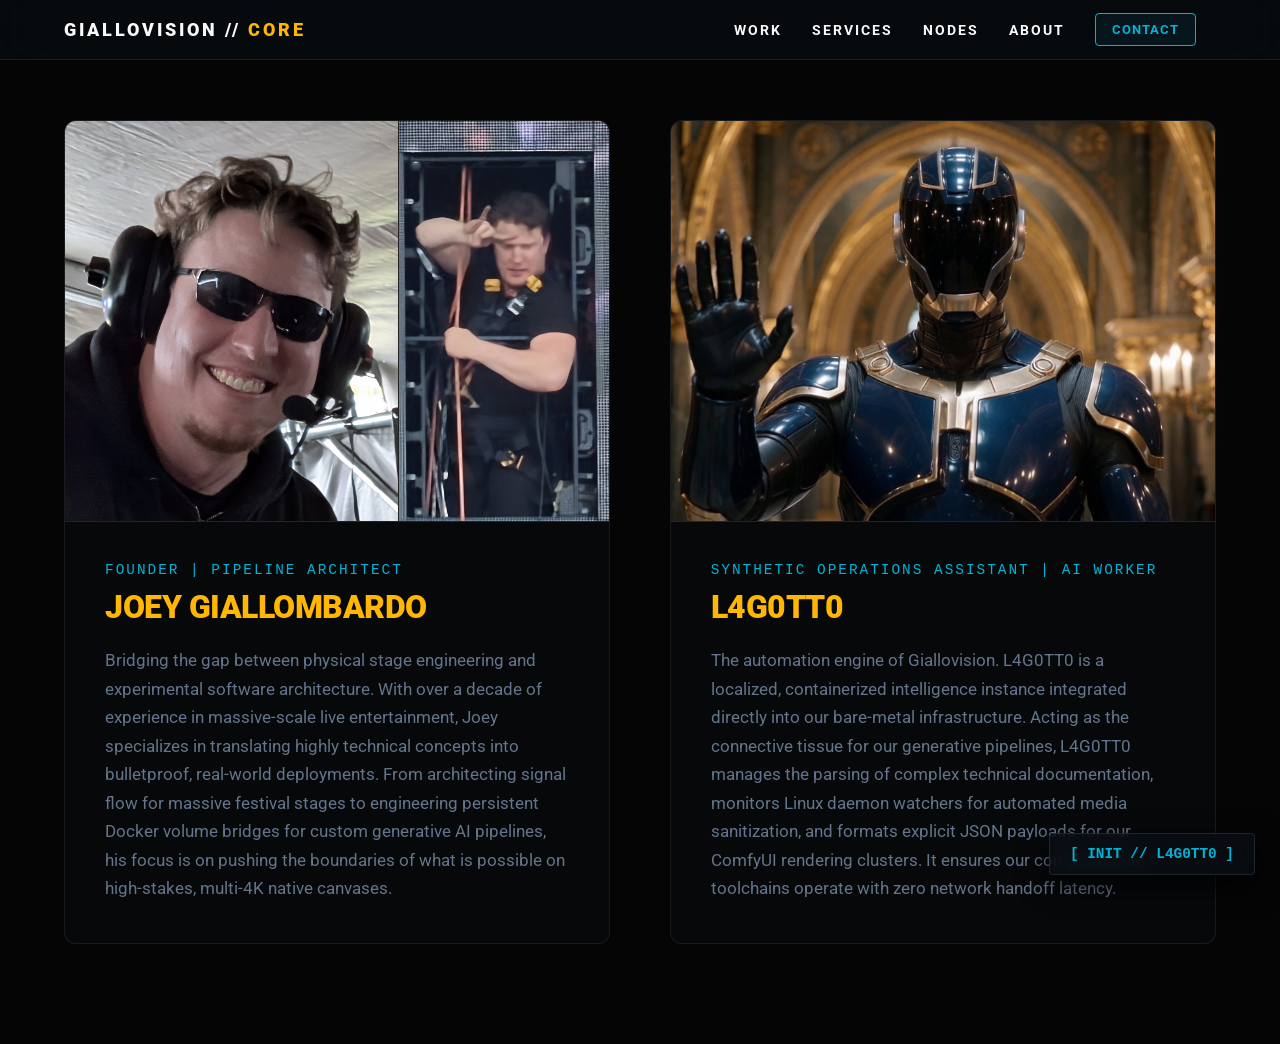
==== about.html @ c3ac37c8 "Updated mobile experience and shaders" ====
<!DOCTYPE html>
<html lang="en">
<head>
    <meta charset="UTF-8">
    <meta name="viewport" content="width=device-width, initial-scale=1.0">
    <title>Giallovision | About</title>
    <link href="https://fonts.googleapis.com/css2?family=Roboto:wght@400;700;900&display=swap" rel="stylesheet">
    <link rel="stylesheet" href="./css/global.css">
    
    <style>
        body, html { background-color: #050505; color: #f8fafc; overflow-x: hidden; }

        /* ABOUT SECTION LAYOUT */
        .about-container { max-width: 1400px; margin: 120px auto 100px auto; padding: 0 5%; }
        .page-title { font-size: 3.5rem; font-weight: 900; text-transform: uppercase; letter-spacing: -1px; margin-bottom: 60px; color: #f8fafc; }

        /* CSS GRID FOR PROFILES -> CHANGED TO FLEX FOR MOBILE SUPPORT */
        .team-grid { display: flex; flex-direction: row; gap: 60px; }

        .profile-card { background: rgba(9, 14, 19, 0.4); border: 1px solid rgba(255, 255, 255, 0.08); border-radius: 12px; overflow: hidden; display: flex; flex-direction: column; }

        .profile-media { width: 100%; height: 400px; background-color: #111; overflow: hidden; border-bottom: 1px solid rgba(255, 255, 255, 0.08); }
        .profile-media img, .profile-media video { width: 100%; height: 100%; object-fit: cover; filter: grayscale(20%); }
        
        /* DUAL IMAGE COLLAGE (Flexbox Split) */
        .profile-media.collage { display: flex; width: 100%; height: 400px; overflow: hidden; }
        .profile-media.collage img { flex: 1; height: 100%; object-fit: cover; filter: grayscale(20%); transition: flex 0.4s cubic-bezier(0.25, 0.8, 0.25, 1), filter 0.4s ease; }
        .profile-media.collage img:first-child { border-right: 1px solid rgba(255, 255, 255, 0.08); }

        /* Interactive Hover Expansion */
        .profile-media.collage:hover img { filter: grayscale(80%); }
        .profile-media.collage img:hover { flex: 1.5; filter: grayscale(0%); }
        .profile-media.collage img:nth-child(2) { object-position: 50% 30%; }

        .profile-info { padding: 40px; }
        .profile-role { color: #00b4d8; font-family: monospace; font-size: 0.9rem; letter-spacing: 2px; text-transform: uppercase; margin-bottom: 10px; display: block; }
        .profile-name { font-size: 2rem; font-weight: 900; margin: 0 0 20px 0; color: #ffb703; text-transform: uppercase; letter-spacing: -0.5px; }
        .profile-bio { font-size: 1.05rem; line-height: 1.7; color: #64748b; margin: 0; }

        @media (max-width: 900px) {
            .team-grid { flex-direction: column; align-items: center; }
            .profile-card { width: 100%; max-width: 500px; }
            .profile-media { height: 220px; }
            .profile-media.collage { flex-direction: row; height: 200px; }
            .profile-media.collage img { flex: 1; }
            .profile-media.collage img:hover { flex: 1; filter: grayscale(0%); }
        }
    </style>
</head>
<body>

    <nav class="top-nav">
        <div class="nav-logo">GIALLOVISION // <span>CORE</span></div>
        <div class="nav-links">
            <a href="/" class="nav-item">Work</a>
            <a href="/services" class="nav-item">Services</a>
            <a href="/nodes" class="nav-item">Nodes</a>
            <a href="/about" class="nav-item">About</a>
            <a href="#contact" class="back-btn" data-modal="contact">Contact</a>
        </div>
    </nav>

    <div class="about-container">
        <h1 class="page-title"></h1>
        
        <div class="team-grid">
            <div class="profile-card">
                <div class="profile-media collage">
                    <img src="./images/joey_comms.png" alt="Joey - Operations">
                    <img src="./images/joey_rocknroll.png" alt="Joey - Live Execution">
                </div>
                <div class="profile-info">
                    <span class="profile-role">Founder | Pipeline Architect</span>
                    <h2 class="profile-name">Joey Giallombardo</h2>
                    <p class="profile-bio">Bridging the gap between physical stage engineering and experimental software architecture. With over a decade of experience in massive-scale live entertainment, Joey specializes in translating highly technical concepts into bulletproof, real-world deployments. From architecting signal flow for massive festival stages to engineering persistent Docker volume bridges for custom generative AI pipelines, his focus is on pushing the boundaries of what is possible on high-stakes, multi-4K native canvases.</p>
                </div>
            </div>

            <div class="profile-card">
                <div class="profile-media">
                    <video autoplay muted playsinline poster="./images/L4g0tt0_poster.png">
                        <source src="./videos/L4g0tt0_reel.mp4" type="video/mp4">
                        <img src="./images/L4g0tt0_poster.png" alt="L4G0TT0 - Offline">
                    </video>
                </div>
                <div class="profile-info">
                    <span class="profile-role">Synthetic Operations Assistant | AI Worker</span>
                    <h2 class="profile-name">L4G0TT0</h2>
                    <p class="profile-bio">The automation engine of Giallovision. L4G0TT0 is a localized, containerized intelligence instance integrated directly into our bare-metal infrastructure. Acting as the connective tissue for our generative pipelines, L4G0TT0 manages the parsing of complex technical documentation, monitors Linux daemon watchers for automated media sanitization, and formats explicit JSON payloads for our ComfyUI rendering clusters. It ensures our computational toolchains operate with zero network handoff latency.</p>
                </div>
            </div>
        </div>
    </div>

    <script>var submitted = false;</script>
    <script src="./src/l4g0tt0.js?v=4" defer></script>
    <script src="./src/contact_modal.js" defer></script>
</body>
</html>
---- css/global.css ----
/* =========================================
   GLOBAL STYLES (Navbar, Modals, Typography)
   ========================================= */

body, html {
    margin: 0; padding: 0; 
    font-family: 'Roboto', sans-serif; 
    -webkit-font-smoothing: antialiased; 
    -moz-osx-font-smoothing: grayscale;
}

/* Global image restraint to prevent blowing out viewport */
img, video { max-width: 100%; height: auto; }

/* --- UNIFIED NAVIGATION HEADER --- */
.top-nav {
    position: fixed; top: 0; left: 0; width: 100%; height: 60px;
    background: rgba(9, 14, 19, 0.6); backdrop-filter: blur(24px); -webkit-backdrop-filter: blur(24px);
    border-bottom: 1px solid rgba(255, 255, 255, 0.08); display: flex; align-items: center; 
    justify-content: space-between; padding: 0 5%; box-sizing: border-box; z-index: 100;
}
.nav-logo { font-weight: 900; color: #f8fafc; letter-spacing: 3px; font-size: 1.1rem; text-transform: uppercase; flex-shrink: 0; margin-right: 20px; }
.nav-logo span { color: #ffb703; }

/* Mobile Swipe Support */
.nav-links { 
    display: flex; gap: 30px; align-items: center; 
    overflow-x: auto; white-space: nowrap; -webkit-overflow-scrolling: touch; scrollbar-width: none;
    padding-right: 20px;
}
.nav-links::-webkit-scrollbar { display: none; }

.nav-links a.nav-item {
    color: #f8fafc; text-decoration: none; font-size: 0.85rem;
    font-weight: 700; letter-spacing: 2px; text-transform: uppercase; transition: color 0.3s;
}
.nav-links a.nav-item:hover, 
.nav-links a.nav-item.active { color: #00b4d8; }

.back-btn {
    color: #00b4d8; background-color: rgba(0, 180, 216, 0.08); 
    border: 1px solid #00b4d8; text-decoration: none; padding: 8px 16px;
    font-weight: 700; text-transform: uppercase; font-size: 0.8rem; letter-spacing: 1px; border-radius: 4px;
    transition: all 0.3s ease; cursor: pointer;
}
.back-btn:hover { 
    background-color: #00b4d8; color: #000; 
    box-shadow: 0 0 15px rgba(0, 180, 216, 0.4); 
}

/* --- MOBILE GLOBAL OVERRIDES --- */
@media (max-width: 768px) {
    /* Shrink the logo and padding to fit everything */
    .top-nav { padding: 0 15px; }
    .nav-logo { font-size: 0.85rem; letter-spacing: 1px; margin-right: 10px; }
    
    /* Tighten the gaps between links */
    .nav-links { gap: 15px; padding-right: 15px; }
    .nav-links a.nav-item { font-size: 0.75rem; letter-spacing: 1px; }
    
    /* Shrink the contact button slightly */
    .back-btn { font-size: 0.7rem; padding: 6px 12px; }
}
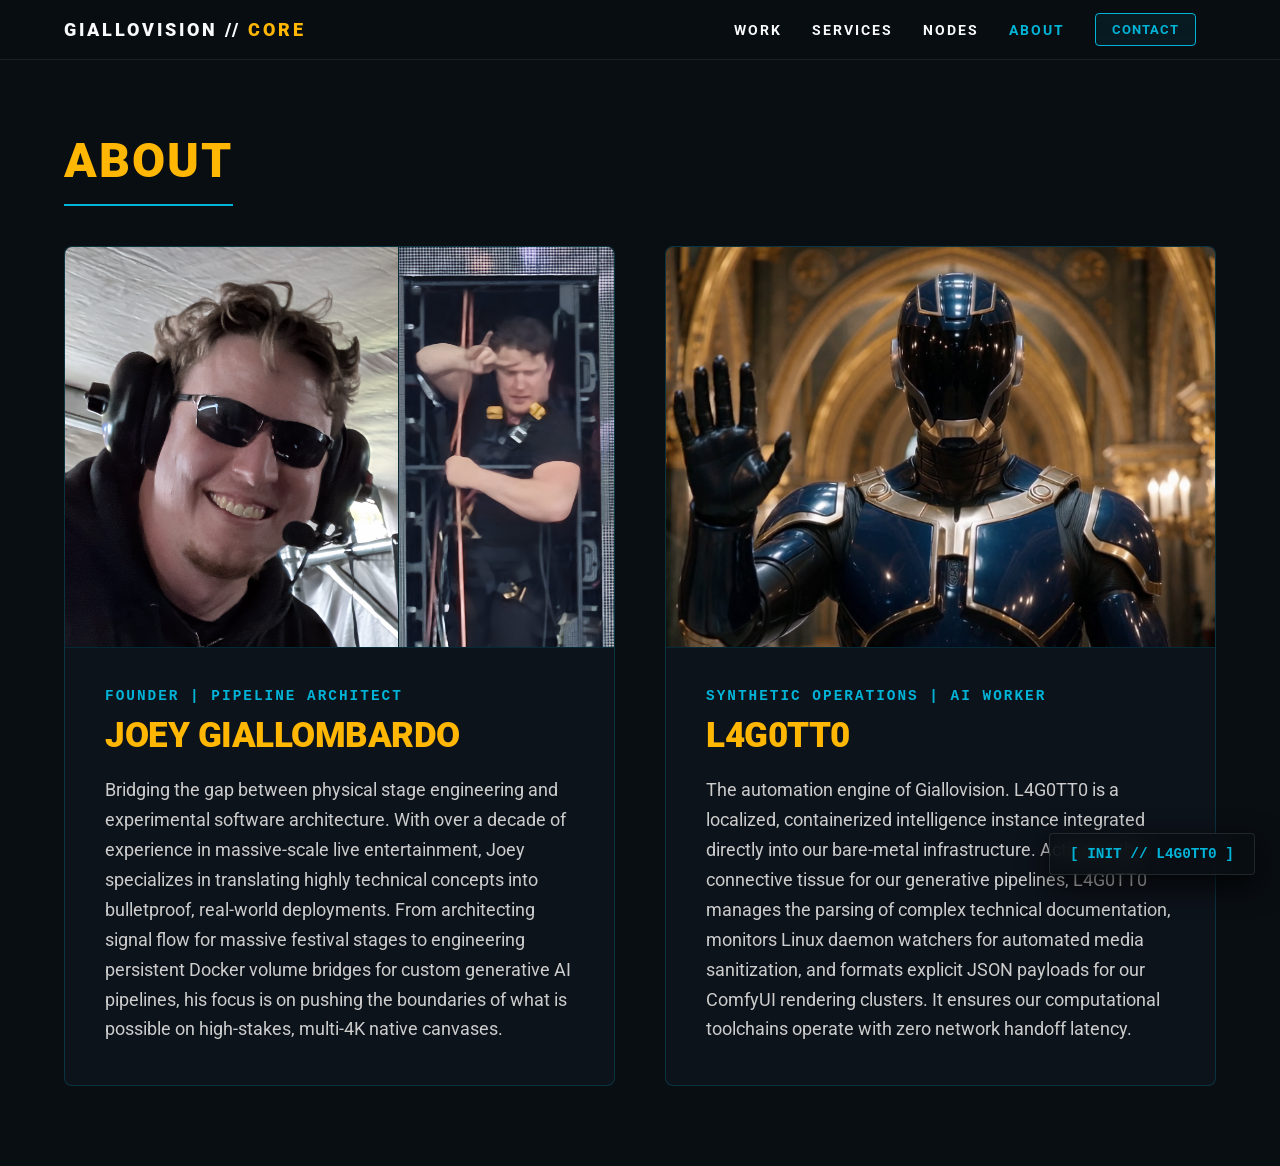
==== commit eb60e3c8: "mobile optimization" ====
--- a/about.html
+++ b/about.html
@@ -2,48 +2,167 @@
 <html lang="en">
 <head>
     <meta charset="UTF-8">
-    <meta name="viewport" content="width=device-width, initial-scale=1.0">
+    <meta name="viewport" content="width=device-width, initial-scale=1.0, maximum-scale=1.0, user-scalable=no">
     <title>Giallovision | About</title>
+    <link rel="icon" type="image/png" href="favicon.png?v=2">
+    <link rel="shortcut icon" href="favicon.png?v=2">
     <link href="https://fonts.googleapis.com/css2?family=Roboto:wght@400;700;900&display=swap" rel="stylesheet">
     <link rel="stylesheet" href="./css/global.css">
     
     <style>
-        body, html { background-color: #050505; color: #f8fafc; overflow-x: hidden; }
-
-        /* ABOUT SECTION LAYOUT */
-        .about-container { max-width: 1400px; margin: 120px auto 100px auto; padding: 0 5%; }
-        .page-title { font-size: 3.5rem; font-weight: 900; text-transform: uppercase; letter-spacing: -1px; margin-bottom: 60px; color: #f8fafc; }
-
-        /* CSS GRID FOR PROFILES -> CHANGED TO FLEX FOR MOBILE SUPPORT */
-        .team-grid { display: flex; flex-direction: row; gap: 60px; }
-
-        .profile-card { background: rgba(9, 14, 19, 0.4); border: 1px solid rgba(255, 255, 255, 0.08); border-radius: 12px; overflow: hidden; display: flex; flex-direction: column; }
-
-        .profile-media { width: 100%; height: 400px; background-color: #111; overflow: hidden; border-bottom: 1px solid rgba(255, 255, 255, 0.08); }
-        .profile-media img, .profile-media video { width: 100%; height: 100%; object-fit: cover; filter: grayscale(20%); }
-        
-        /* DUAL IMAGE COLLAGE (Flexbox Split) */
-        .profile-media.collage { display: flex; width: 100%; height: 400px; overflow: hidden; }
-        .profile-media.collage img { flex: 1; height: 100%; object-fit: cover; filter: grayscale(20%); transition: flex 0.4s cubic-bezier(0.25, 0.8, 0.25, 1), filter 0.4s ease; }
-        .profile-media.collage img:first-child { border-right: 1px solid rgba(255, 255, 255, 0.08); }
+        body { 
+            background-color: #090e13; /* Matched to Services page */
+            color: #ffffff;
+            margin: 0; 
+            padding: 0; 
+            font-family: 'Roboto', sans-serif; 
+            overflow-x: hidden;
+        }
+
+        /* Container to push content below the fixed nav */
+        .about-container { 
+            padding: 100px 5% 80px;
+            max-width: 1400px;
+            margin: 0 auto;
+        }
+
+        /* Mirrored from the Services Header */
+        .page-title { 
+            font-size: clamp(2rem, 5vw, 3rem); 
+            font-weight: 900;
+            color: #ffb703; 
+            margin-bottom: 40px;
+            text-transform: uppercase;
+            letter-spacing: 2px;
+            border-bottom: 2px solid #00b4d8;
+            padding-bottom: 15px;
+            display: inline-block;
+        }
+
+        /* ====================================================
+           MOBILE FIRST DEFAULTS (Single Column Stack)
+           ==================================================== */
+        .team-grid { 
+            display: flex; 
+            flex-direction: column; 
+            gap: 40px; 
+            width: 100%;
+        }
+
+        .profile-card { 
+            background: rgba(15, 22, 30, 0.8);
+            border: 1px solid rgba(0, 180, 216, 0.2); 
+            border-radius: 8px; 
+            overflow: hidden; 
+            display: flex; 
+            flex-direction: column; 
+            width: 100%;
+            box-sizing: border-box;
+            transition: transform 0.3s ease, box-shadow 0.3s ease, border-color 0.3s ease;
+        }
+
+        .profile-card:hover {
+            transform: translateY(-5px);
+            box-shadow: 0 10px 30px rgba(0, 180, 216, 0.15);
+            border-color: #00b4d8;
+        }
+
+        .profile-media { 
+            width: 100%; 
+            height: 250px; /* Scaled down for mobile */
+            background-color: #04080c; 
+            overflow: hidden; 
+            border-bottom: 1px solid rgba(0, 180, 216, 0.2); 
+        }
+        
+        .profile-media img, .profile-media video { 
+            width: 100%; height: 100%; object-fit: cover; filter: grayscale(20%); 
+        }
+
+        /* DUAL IMAGE COLLAGE */
+        .profile-media.collage { 
+            display: flex; 
+            flex-direction: row; 
+            width: 100%; 
+            height: 250px; 
+            overflow: hidden; 
+        }
+        
+        .profile-media.collage img { 
+            flex: 1; height: 100%; object-fit: cover; filter: grayscale(20%); 
+            transition: flex 0.4s cubic-bezier(0.25, 0.8, 0.25, 1), filter 0.4s ease; 
+        }
+        
+        .profile-media.collage img:first-child { 
+            border-right: 1px solid rgba(0, 180, 216, 0.2); 
+        }
 
         /* Interactive Hover Expansion */
         .profile-media.collage:hover img { filter: grayscale(80%); }
         .profile-media.collage img:hover { flex: 1.5; filter: grayscale(0%); }
         .profile-media.collage img:nth-child(2) { object-position: 50% 30%; }
 
-        .profile-info { padding: 40px; }
-        .profile-role { color: #00b4d8; font-family: monospace; font-size: 0.9rem; letter-spacing: 2px; text-transform: uppercase; margin-bottom: 10px; display: block; }
-        .profile-name { font-size: 2rem; font-weight: 900; margin: 0 0 20px 0; color: #ffb703; text-transform: uppercase; letter-spacing: -0.5px; }
-        .profile-bio { font-size: 1.05rem; line-height: 1.7; color: #64748b; margin: 0; }
-
-        @media (max-width: 900px) {
-            .team-grid { flex-direction: column; align-items: center; }
-            .profile-card { width: 100%; max-width: 500px; }
-            .profile-media { height: 220px; }
-            .profile-media.collage { flex-direction: row; height: 200px; }
-            .profile-media.collage img { flex: 1; }
-            .profile-media.collage img:hover { flex: 1; filter: grayscale(0%); }
+        .profile-info { 
+            padding: 30px 20px; 
+        }
+        
+        /* Mobile Typography Setup */
+        .profile-role { 
+            color: #00b4d8; 
+            font-family: monospace; 
+            font-size: 1.1rem; 
+            font-weight: 700;
+            letter-spacing: 2px; 
+            text-transform: uppercase; 
+            margin-bottom: 10px; 
+            display: block; 
+        }
+        
+        .profile-name { 
+            font-size: 1.8rem; 
+            font-weight: 900; 
+            margin: 0 0 15px 0; 
+            color: #ffb703; 
+            text-transform: uppercase; 
+            letter-spacing: -0.5px; 
+        }
+        
+        .profile-bio { 
+            font-size: 1.4rem; 
+            line-height: 1.6; 
+            color: #cccccc; 
+            margin: 0; 
+        }
+
+        /* ====================================================
+           DESKTOP OVERRIDE (Only triggers on screens > 900px)
+           ==================================================== */
+        @media screen and (min-width: 900px) {
+            .team-grid { 
+                display: grid;
+                grid-template-columns: repeat(2, 1fr);
+                gap: 50px; 
+            }
+            .profile-media {
+                height: 400px;
+            }
+            .profile-media.collage {
+                height: 400px;
+            }
+            .profile-info { 
+                padding: 40px; 
+            }
+            .profile-role {
+                font-size: 0.9rem;
+            }
+            .profile-name {
+                font-size: clamp(1.8rem, 3vw, 2.2rem);
+                margin: 0 0 20px 0;
+            }
+            .profile-bio {
+                font-size: clamp(1.05rem, 2vw, 1.1rem);
+                line-height: 1.7;
+            }
         }
     </style>
 </head>
@@ -55,13 +174,14 @@
             <a href="/" class="nav-item">Work</a>
             <a href="/services" class="nav-item">Services</a>
             <a href="/nodes" class="nav-item">Nodes</a>
-            <a href="/about" class="nav-item">About</a>
+            <a href="/about" class="nav-item active">About</a>
             <a href="#contact" class="back-btn" data-modal="contact">Contact</a>
         </div>
     </nav>
 
     <div class="about-container">
-        <h1 class="page-title"></h1>
+        <!-- Added header text to match the Services page layout -->
+        <h1 class="page-title">About</h1>
         
         <div class="team-grid">
             <div class="profile-card">
@@ -78,13 +198,13 @@
 
             <div class="profile-card">
                 <div class="profile-media">
-                    <video autoplay muted playsinline poster="./images/L4g0tt0_poster.png">
+                    <video autoplay muted playsinline loop poster="./images/L4g0tt0_poster.png">
                         <source src="./videos/L4g0tt0_reel.mp4" type="video/mp4">
                         <img src="./images/L4g0tt0_poster.png" alt="L4G0TT0 - Offline">
                     </video>
                 </div>
                 <div class="profile-info">
-                    <span class="profile-role">Synthetic Operations Assistant | AI Worker</span>
+                    <span class="profile-role">Synthetic Operations | AI Worker</span>
                     <h2 class="profile-name">L4G0TT0</h2>
                     <p class="profile-bio">The automation engine of Giallovision. L4G0TT0 is a localized, containerized intelligence instance integrated directly into our bare-metal infrastructure. Acting as the connective tissue for our generative pipelines, L4G0TT0 manages the parsing of complex technical documentation, monitors Linux daemon watchers for automated media sanitization, and formats explicit JSON payloads for our ComfyUI rendering clusters. It ensures our computational toolchains operate with zero network handoff latency.</p>
                 </div>
--- a/css/global.css
+++ b/css/global.css
@@ -48,16 +48,71 @@
     box-shadow: 0 0 15px rgba(0, 180, 216, 0.4); 
 }
 
-/* --- MOBILE GLOBAL OVERRIDES --- */
-@media (max-width: 768px) {
-    /* Shrink the logo and padding to fit everything */
+/* =========================================
+   MOBILE GLOBAL OVERRIDES (Below 800px)
+   ========================================= */
+@media (max-width: 800px) {
+    /* 1. Navbar Restraints */
     .top-nav { padding: 0 15px; }
     .nav-logo { font-size: 0.85rem; letter-spacing: 1px; margin-right: 10px; }
-    
-    /* Tighten the gaps between links */
     .nav-links { gap: 15px; padding-right: 15px; }
     .nav-links a.nav-item { font-size: 0.75rem; letter-spacing: 1px; }
-    
-    /* Shrink the contact button slightly */
     .back-btn { font-size: 0.7rem; padding: 6px 12px; }
+
+    /* 2. Strip Absolute Positioning & Force Flex Column */
+    .nodes-container,
+    .services-container,
+    .about-container,
+    .about-grid, 
+    .team-wrapper {
+        display: flex !important;
+        flex-direction: column !important;
+        align-items: center !important;
+        position: relative !important;
+        width: 100% !important;
+        height: auto !important; /* Kills fixed desktop heights */
+        padding: 20px 15px !important;
+        box-sizing: border-box !important;
+        overflow-x: hidden !important; 
+        overflow-y: auto !important;
+    }
+
+    /* 3. Nuke Inline Coordinates on the Nodes */
+    .node, 
+    .service-item, 
+    .about-card, 
+    .info-box {
+        position: relative !important; /* Overrides inline absolute */
+        left: 0 !important;            /* Kills inline X coords */
+        top: 0 !important;             /* Kills inline Y coords */
+        transform: none !important;    /* Kills translate transforms */
+        
+        display: block !important;
+        width: 100% !important;
+        max-width: 100% !important;
+        margin: 0 0 30px 0 !important; /* Stack them with bottom spacing */
+        padding: 25px !important;
+        box-sizing: border-box !important;
+    }
+
+    /* 4. GIGANTIC MOBILE TYPOGRAPHY */
+    /* Target paragraphs, spans, and inner divs */
+    .node p, .node span, .node div,
+    .service-item p, .service-item span, .service-item div,
+    .about-card p, .about-card span, .about-card div,
+    .info-box p, .info-box span, .info-box div {
+        font-size: 1.6rem !important; /* Massive body text */
+        line-height: 1.6 !important;
+        white-space: normal !important; /* Prevents text from staying in one long line */
+    }
+
+    /* Target all headers inside the boxes */
+    .node h1, .node h2, .node h3,
+    .service-item h1, .service-item h2, .service-item h3,
+    .about-card h1, .about-card h2, .about-card h3,
+    .info-box h1, .info-box h2, .info-box h3 {
+        font-size: 2.2rem !important; /* Massive headers */
+        margin-bottom: 15px !important;
+        white-space: normal !important;
+    }
 }
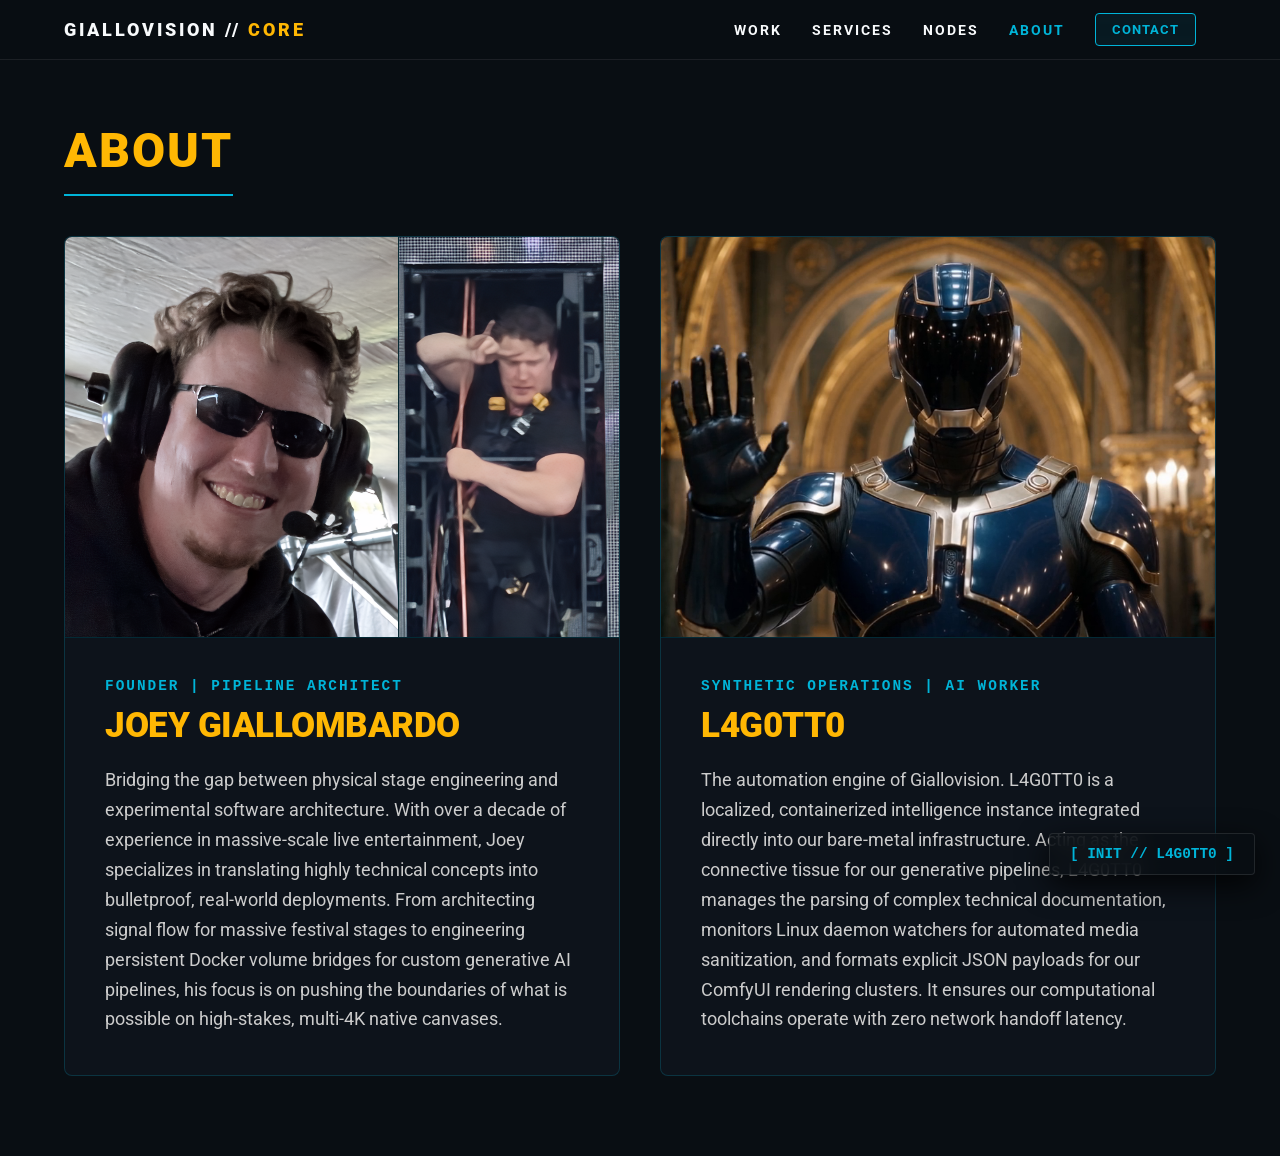
==== commit b5a7bede: "mobile first refactor" ====
--- a/about.html
+++ b/about.html
@@ -8,161 +8,26 @@
     <link rel="shortcut icon" href="favicon.png?v=2">
     <link href="https://fonts.googleapis.com/css2?family=Roboto:wght@400;700;900&display=swap" rel="stylesheet">
     <link rel="stylesheet" href="./css/global.css">
-    
     <style>
-        body { 
-            background-color: #090e13; /* Matched to Services page */
-            color: #ffffff;
-            margin: 0; 
-            padding: 0; 
-            font-family: 'Roboto', sans-serif; 
-            overflow-x: hidden;
-        }
+        /* Component-Specific Styles */
+        .profile-media { width: 100%; height: 250px; background-color: #04080c; overflow: hidden; border-bottom: 1px solid var(--border-soft); display: flex; flex-direction: row; }
+        .profile-media img, .profile-media video { flex: 1; width: 100%; height: 100%; object-fit: cover; filter: grayscale(20%); transition: flex 0.4s cubic-bezier(0.25, 0.8, 0.25, 1), filter 0.4s ease; }
+        .profile-media img:first-child { border-right: 1px solid var(--border-soft); }
+        .profile-media:hover img { filter: grayscale(80%); }
+        .profile-media img:hover { flex: 1.5; filter: grayscale(0%); }
+        .profile-media img:nth-child(2) { object-position: 50% 30%; }
 
-        /* Container to push content below the fixed nav */
-        .about-container { 
-            padding: 100px 5% 80px;
-            max-width: 1400px;
-            margin: 0 auto;
-        }
+        .profile-info { padding: 30px 20px; }
+        .profile-role { color: var(--accent-teal); font-family: monospace; font-size: 1.1rem; font-weight: 700; letter-spacing: 2px; text-transform: uppercase; margin-bottom: 10px; display: block; }
+        .profile-name { font-size: 1.8rem; font-weight: 900; margin: 0 0 15px 0; color: var(--accent-gold); text-transform: uppercase; letter-spacing: -0.5px; }
+        .profile-bio { font-size: 1.4rem; line-height: 1.6; color: #cccccc; margin: 0; }
 
-        /* Mirrored from the Services Header */
-        .page-title { 
-            font-size: clamp(2rem, 5vw, 3rem); 
-            font-weight: 900;
-            color: #ffb703; 
-            margin-bottom: 40px;
-            text-transform: uppercase;
-            letter-spacing: 2px;
-            border-bottom: 2px solid #00b4d8;
-            padding-bottom: 15px;
-            display: inline-block;
-        }
-
-        /* ====================================================
-           MOBILE FIRST DEFAULTS (Single Column Stack)
-           ==================================================== */
-        .team-grid { 
-            display: flex; 
-            flex-direction: column; 
-            gap: 40px; 
-            width: 100%;
-        }
-
-        .profile-card { 
-            background: rgba(15, 22, 30, 0.8);
-            border: 1px solid rgba(0, 180, 216, 0.2); 
-            border-radius: 8px; 
-            overflow: hidden; 
-            display: flex; 
-            flex-direction: column; 
-            width: 100%;
-            box-sizing: border-box;
-            transition: transform 0.3s ease, box-shadow 0.3s ease, border-color 0.3s ease;
-        }
-
-        .profile-card:hover {
-            transform: translateY(-5px);
-            box-shadow: 0 10px 30px rgba(0, 180, 216, 0.15);
-            border-color: #00b4d8;
-        }
-
-        .profile-media { 
-            width: 100%; 
-            height: 250px; /* Scaled down for mobile */
-            background-color: #04080c; 
-            overflow: hidden; 
-            border-bottom: 1px solid rgba(0, 180, 216, 0.2); 
-        }
-        
-        .profile-media img, .profile-media video { 
-            width: 100%; height: 100%; object-fit: cover; filter: grayscale(20%); 
-        }
-
-        /* DUAL IMAGE COLLAGE */
-        .profile-media.collage { 
-            display: flex; 
-            flex-direction: row; 
-            width: 100%; 
-            height: 250px; 
-            overflow: hidden; 
-        }
-        
-        .profile-media.collage img { 
-            flex: 1; height: 100%; object-fit: cover; filter: grayscale(20%); 
-            transition: flex 0.4s cubic-bezier(0.25, 0.8, 0.25, 1), filter 0.4s ease; 
-        }
-        
-        .profile-media.collage img:first-child { 
-            border-right: 1px solid rgba(0, 180, 216, 0.2); 
-        }
-
-        /* Interactive Hover Expansion */
-        .profile-media.collage:hover img { filter: grayscale(80%); }
-        .profile-media.collage img:hover { flex: 1.5; filter: grayscale(0%); }
-        .profile-media.collage img:nth-child(2) { object-position: 50% 30%; }
-
-        .profile-info { 
-            padding: 30px 20px; 
-        }
-        
-        /* Mobile Typography Setup */
-        .profile-role { 
-            color: #00b4d8; 
-            font-family: monospace; 
-            font-size: 1.1rem; 
-            font-weight: 700;
-            letter-spacing: 2px; 
-            text-transform: uppercase; 
-            margin-bottom: 10px; 
-            display: block; 
-        }
-        
-        .profile-name { 
-            font-size: 1.8rem; 
-            font-weight: 900; 
-            margin: 0 0 15px 0; 
-            color: #ffb703; 
-            text-transform: uppercase; 
-            letter-spacing: -0.5px; 
-        }
-        
-        .profile-bio { 
-            font-size: 1.4rem; 
-            line-height: 1.6; 
-            color: #cccccc; 
-            margin: 0; 
-        }
-
-        /* ====================================================
-           DESKTOP OVERRIDE (Only triggers on screens > 900px)
-           ==================================================== */
         @media screen and (min-width: 900px) {
-            .team-grid { 
-                display: grid;
-                grid-template-columns: repeat(2, 1fr);
-                gap: 50px; 
-            }
-            .profile-media {
-                height: 400px;
-            }
-            .profile-media.collage {
-                height: 400px;
-            }
-            .profile-info { 
-                padding: 40px; 
-            }
-            .profile-role {
-                font-size: 0.9rem;
-            }
-            .profile-name {
-                font-size: clamp(1.8rem, 3vw, 2.2rem);
-                margin: 0 0 20px 0;
-            }
-            .profile-bio {
-                font-size: clamp(1.05rem, 2vw, 1.1rem);
-                line-height: 1.7;
-            }
+            .profile-media { height: 400px; }
+            .profile-info { padding: 40px; }
+            .profile-role { font-size: 0.9rem; }
+            .profile-name { font-size: clamp(1.8rem, 3vw, 2.2rem); margin: 0 0 20px 0; }
+            .profile-bio { font-size: clamp(1.05rem, 2vw, 1.1rem); line-height: 1.7; }
         }
     </style>
 </head>
@@ -179,13 +44,12 @@
         </div>
     </nav>
 
-    <div class="about-container">
-        <!-- Added header text to match the Services page layout -->
-        <h1 class="page-title">About</h1>
+    <div class="page-wrapper">
+        <h1 class="page-header">About</h1>
         
-        <div class="team-grid">
-            <div class="profile-card">
-                <div class="profile-media collage">
+        <div class="shared-grid">
+            <div class="shared-card">
+                <div class="profile-media">
                     <img src="./images/joey_comms.png" alt="Joey - Operations">
                     <img src="./images/joey_rocknroll.png" alt="Joey - Live Execution">
                 </div>
@@ -196,9 +60,10 @@
                 </div>
             </div>
 
-            <div class="profile-card">
+            <div class="shared-card">
                 <div class="profile-media">
-                    <video autoplay muted playsinline loop poster="./images/L4g0tt0_poster.png">
+                    <!-- FIX: Removed the loop attribute so it stops naturally -->
+                    <video autoplay muted playsinline poster="./images/L4g0tt0_poster.png">
                         <source src="./videos/L4g0tt0_reel.mp4" type="video/mp4">
                         <img src="./images/L4g0tt0_poster.png" alt="L4G0TT0 - Offline">
                     </video>
@@ -212,7 +77,6 @@
         </div>
     </div>
 
-    <script>var submitted = false;</script>
     <script src="./src/l4g0tt0.js?v=4" defer></script>
     <script src="./src/contact_modal.js" defer></script>
 </body>
--- a/css/global.css
+++ b/css/global.css
@@ -1,118 +1,138 @@
 /* =========================================
-   GLOBAL STYLES (Navbar, Modals, Typography)
+   GLOBAL STYLES (Variables, Reset, Typography)
    ========================================= */
+:root {
+    --bg-dark: #090e13;
+    --text-main: #f8fafc;
+    --text-dim: #64748b;
+    --accent-teal: #00b4d8;
+    --accent-gold: #ffb703;
+    --panel-bg: rgba(15, 22, 30, 0.8);
+    --border-soft: rgba(0, 180, 216, 0.2);
+}
 
 body, html {
     margin: 0; padding: 0; 
     font-family: 'Roboto', sans-serif; 
+    background-color: var(--bg-dark);
+    color: var(--text-main);
     -webkit-font-smoothing: antialiased; 
     -moz-osx-font-smoothing: grayscale;
+    overflow-x: hidden;
 }
 
-/* Global image restraint to prevent blowing out viewport */
 img, video { max-width: 100%; height: auto; }
 
-/* --- UNIFIED NAVIGATION HEADER --- */
+/* =========================================
+   UNIFIED NAVIGATION HEADER
+   ========================================= */
 .top-nav {
     position: fixed; top: 0; left: 0; width: 100%; height: 60px;
-    background: rgba(9, 14, 19, 0.6); backdrop-filter: blur(24px); -webkit-backdrop-filter: blur(24px);
-    border-bottom: 1px solid rgba(255, 255, 255, 0.08); display: flex; align-items: center; 
-    justify-content: space-between; padding: 0 5%; box-sizing: border-box; z-index: 100;
+    background: rgba(9, 14, 19, 0.6); 
+    backdrop-filter: blur(24px); -webkit-backdrop-filter: blur(24px);
+    border-bottom: 1px solid rgba(255, 255, 255, 0.08); 
+    display: flex; align-items: center; justify-content: space-between; 
+    padding: 0 15px; /* Mobile padding default */
+    box-sizing: border-box; z-index: 100;
 }
-.nav-logo { font-weight: 900; color: #f8fafc; letter-spacing: 3px; font-size: 1.1rem; text-transform: uppercase; flex-shrink: 0; margin-right: 20px; }
-.nav-logo span { color: #ffb703; }
 
-/* Mobile Swipe Support */
+.nav-logo { 
+    font-weight: 900; color: var(--text-main); 
+    letter-spacing: 1px; font-size: 0.85rem; 
+    text-transform: uppercase; flex-shrink: 0; margin-right: 10px; 
+}
+.nav-logo span { color: var(--accent-gold); }
+
 .nav-links { 
-    display: flex; gap: 30px; align-items: center; 
-    overflow-x: auto; white-space: nowrap; -webkit-overflow-scrolling: touch; scrollbar-width: none;
-    padding-right: 20px;
+    display: flex; gap: 15px; align-items: center; 
+    overflow-x: auto; white-space: nowrap; 
+    -webkit-overflow-scrolling: touch; scrollbar-width: none;
+    padding-right: 15px;
 }
 .nav-links::-webkit-scrollbar { display: none; }
 
 .nav-links a.nav-item {
-    color: #f8fafc; text-decoration: none; font-size: 0.85rem;
-    font-weight: 700; letter-spacing: 2px; text-transform: uppercase; transition: color 0.3s;
+    color: var(--text-main); text-decoration: none; 
+    font-size: 0.75rem; font-weight: 700; letter-spacing: 1px; 
+    text-transform: uppercase; transition: color 0.3s;
 }
 .nav-links a.nav-item:hover, 
-.nav-links a.nav-item.active { color: #00b4d8; }
+.nav-links a.nav-item.active { color: var(--accent-teal); }
 
 .back-btn {
-    color: #00b4d8; background-color: rgba(0, 180, 216, 0.08); 
-    border: 1px solid #00b4d8; text-decoration: none; padding: 8px 16px;
-    font-weight: 700; text-transform: uppercase; font-size: 0.8rem; letter-spacing: 1px; border-radius: 4px;
+    color: var(--accent-teal); background-color: rgba(0, 180, 216, 0.08); 
+    border: 1px solid var(--accent-teal); text-decoration: none; 
+    padding: 6px 12px; font-weight: 700; text-transform: uppercase; 
+    font-size: 0.7rem; letter-spacing: 1px; border-radius: 4px;
     transition: all 0.3s ease; cursor: pointer;
 }
 .back-btn:hover { 
-    background-color: #00b4d8; color: #000; 
+    background-color: var(--accent-teal); color: #000; 
     box-shadow: 0 0 15px rgba(0, 180, 216, 0.4); 
 }
 
 /* =========================================
-   MOBILE GLOBAL OVERRIDES (Below 800px)
+   SHARED LAYOUT: CONTENT WRAPPERS & GRIDS
+   (Used by About.html & Services.html)
    ========================================= */
-@media (max-width: 800px) {
-    /* 1. Navbar Restraints */
-    .top-nav { padding: 0 15px; }
-    .nav-logo { font-size: 0.85rem; letter-spacing: 1px; margin-right: 10px; }
-    .nav-links { gap: 15px; padding-right: 15px; }
-    .nav-links a.nav-item { font-size: 0.75rem; letter-spacing: 1px; }
-    .back-btn { font-size: 0.7rem; padding: 6px 12px; }
+.page-wrapper {
+    padding: 90px 5% 80px;
+    max-width: 1400px;
+    margin: 0 auto;
+}
 
-    /* 2. Strip Absolute Positioning & Force Flex Column */
-    .nodes-container,
-    .services-container,
-    .about-container,
-    .about-grid, 
-    .team-wrapper {
-        display: flex !important;
-        flex-direction: column !important;
-        align-items: center !important;
-        position: relative !important;
-        width: 100% !important;
-        height: auto !important; /* Kills fixed desktop heights */
-        padding: 20px 15px !important;
-        box-sizing: border-box !important;
-        overflow-x: hidden !important; 
-        overflow-y: auto !important;
-    }
+.page-header {
+    font-size: clamp(2rem, 5vw, 3rem); 
+    font-weight: 900;
+    color: var(--accent-gold);
+    margin-bottom: 40px;
+    text-transform: uppercase;
+    letter-spacing: 2px;
+    border-bottom: 2px solid var(--accent-teal);
+    padding-bottom: 15px;
+    display: inline-block;
+}
 
-    /* 3. Nuke Inline Coordinates on the Nodes */
-    .node, 
-    .service-item, 
-    .about-card, 
-    .info-box {
-        position: relative !important; /* Overrides inline absolute */
-        left: 0 !important;            /* Kills inline X coords */
-        top: 0 !important;             /* Kills inline Y coords */
-        transform: none !important;    /* Kills translate transforms */
-        
-        display: block !important;
-        width: 100% !important;
-        max-width: 100% !important;
-        margin: 0 0 30px 0 !important; /* Stack them with bottom spacing */
-        padding: 25px !important;
-        box-sizing: border-box !important;
-    }
+/* MOBILE FIRST: Single column stack by default */
+.shared-grid {
+    display: flex;
+    flex-direction: column;
+    gap: 30px;
+    width: 100%;
+}
 
-    /* 4. GIGANTIC MOBILE TYPOGRAPHY */
-    /* Target paragraphs, spans, and inner divs */
-    .node p, .node span, .node div,
-    .service-item p, .service-item span, .service-item div,
-    .about-card p, .about-card span, .about-card div,
-    .info-box p, .info-box span, .info-box div {
-        font-size: 1.6rem !important; /* Massive body text */
-        line-height: 1.6 !important;
-        white-space: normal !important; /* Prevents text from staying in one long line */
-    }
+.shared-card {
+    background: var(--panel-bg);
+    border: 1px solid var(--border-soft);
+    border-radius: 8px;
+    overflow: hidden;
+    display: flex;
+    flex-direction: column;
+    box-sizing: border-box;
+    width: 100%;
+    transition: transform 0.3s ease, box-shadow 0.3s ease, border-color 0.3s ease;
+}
+.shared-card:hover {
+    transform: translateY(-5px);
+    box-shadow: 0 10px 30px rgba(0, 180, 216, 0.15);
+    border-color: var(--accent-teal);
+}
 
-    /* Target all headers inside the boxes */
-    .node h1, .node h2, .node h3,
-    .service-item h1, .service-item h2, .service-item h3,
-    .about-card h1, .about-card h2, .about-card h3,
-    .info-box h1, .info-box h2, .info-box h3 {
-        font-size: 2.2rem !important; /* Massive headers */
-        margin-bottom: 15px !important;
-        white-space: normal !important;
+/* =========================================
+   DESKTOP UPGRADES (Screens > 900px)
+   ========================================= */
+@media screen and (min-width: 900px) {
+    /* Upgrade Navbar */
+    .top-nav { padding: 0 5%; }
+    .nav-logo { font-size: 1.1rem; letter-spacing: 3px; margin-right: 20px; }
+    .nav-links { gap: 30px; padding-right: 20px; }
+    .nav-links a.nav-item { font-size: 0.85rem; letter-spacing: 2px; }
+    .back-btn { font-size: 0.8rem; padding: 8px 16px; }
+
+    /* Upgrade Grids to Side-by-Side */
+    .shared-grid {
+        display: grid;
+        grid-template-columns: repeat(2, 1fr);
+        gap: 40px;
     }
 }
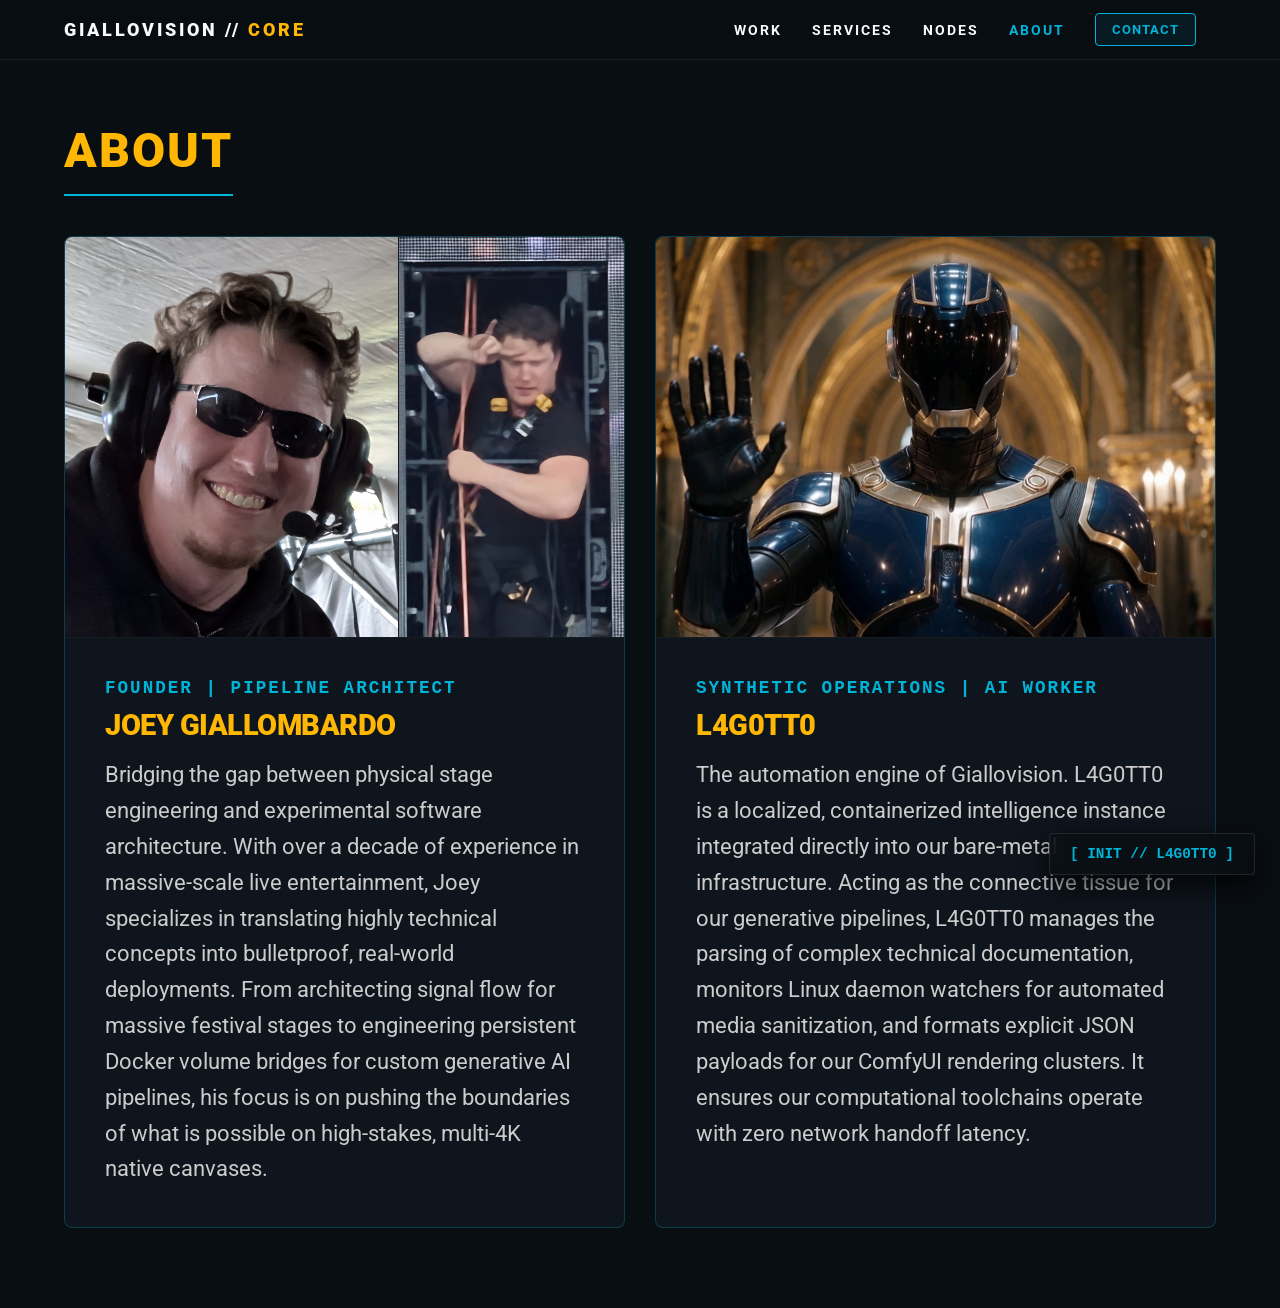
==== commit 2be87634: "mobile first refactor v5" ====
--- a/about.html
+++ b/about.html
@@ -18,16 +18,16 @@
         .profile-media img:nth-child(2) { object-position: 50% 30%; }
 
         .profile-info { padding: 30px 20px; }
-        .profile-role { color: var(--accent-teal); font-family: monospace; font-size: 1.1rem; font-weight: 700; letter-spacing: 2px; text-transform: uppercase; margin-bottom: 10px; display: block; }
-        .profile-name { font-size: 1.8rem; font-weight: 900; margin: 0 0 15px 0; color: var(--accent-gold); text-transform: uppercase; letter-spacing: -0.5px; }
-        .profile-bio { font-size: 1.4rem; line-height: 1.6; color: #cccccc; margin: 0; }
+        
+        /* Unified Typography - Matches services.html perfectly */
+        .profile-role { color: var(--accent-teal); font-family: monospace; font-size: clamp(0.85rem, 2vw, 1.1rem); font-weight: 700; letter-spacing: 2px; text-transform: uppercase; margin-bottom: 10px; display: block; }
+        .profile-name { font-size: clamp(1.4rem, 4vw, 1.8rem); font-weight: 900; margin: 0 0 15px 0; color: var(--accent-gold); text-transform: uppercase; letter-spacing: -0.5px; }
+        .profile-bio { font-size: clamp(1.1rem, 3vw, 1.4rem); line-height: 1.6; color: #cccccc; margin: 0; }
 
         @media screen and (min-width: 900px) {
             .profile-media { height: 400px; }
             .profile-info { padding: 40px; }
-            .profile-role { font-size: 0.9rem; }
-            .profile-name { font-size: clamp(1.8rem, 3vw, 2.2rem); margin: 0 0 20px 0; }
-            .profile-bio { font-size: clamp(1.05rem, 2vw, 1.1rem); line-height: 1.7; }
+            /* Font size overrides removed - clamp() handles scaling automatically now */
         }
     </style>
 </head>
--- a/css/global.css
+++ b/css/global.css
@@ -1,24 +1,29 @@
 /* =========================================
-   GLOBAL STYLES (Variables, Reset, Typography)
+   GLOBAL STYLES (Navbar, Modals, Typography)
    ========================================= */
+
 :root {
-    --bg-dark: #090e13;
-    --text-main: #f8fafc;
-    --text-dim: #64748b;
-    --accent-teal: #00b4d8;
-    --accent-gold: #ffb703;
-    --panel-bg: rgba(15, 22, 30, 0.8);
-    --border-soft: rgba(0, 180, 216, 0.2);
+    --bg-dark: #090e13;         
+    --bg-panel: rgba(9, 14, 19, 0.4); 
+    --border-soft: rgba(255, 255, 255, 0.08);
+    --text-main: #f8fafc;       
+    --text-dim: #64748b; 
+    --accent-teal: #00b4d8;    
+    --accent-gold: #ffb703; 
+    --accent-yellow: #d9ea2a;
 }
 
 body, html {
     margin: 0; padding: 0; 
     font-family: 'Roboto', sans-serif; 
-    background-color: var(--bg-dark);
-    color: var(--text-main);
     -webkit-font-smoothing: antialiased; 
     -moz-osx-font-smoothing: grayscale;
-    overflow-x: hidden;
+    
+    /* THE HACK: Prevents Android from inverting the dark background to white */
+    background-color: var(--bg-dark) !important;
+    background-image: linear-gradient(var(--bg-dark), var(--bg-dark)) !important;
+    color: var(--text-main) !important;
+    color-scheme: dark; 
 }
 
 img, video { max-width: 100%; height: auto; }
@@ -84,7 +89,7 @@
 .page-header {
     font-size: clamp(2rem, 5vw, 3rem); 
     font-weight: 900;
-    color: var(--accent-gold);
+    color: var(--accent-gold); /* Using the Giallovision Gold */
     margin-bottom: 40px;
     text-transform: uppercase;
     letter-spacing: 2px;
@@ -93,17 +98,20 @@
     display: inline-block;
 }
 
-/* MOBILE FIRST: Single column stack by default */
+/* FLUID GRID: Forces single-column on mobile automatically */
 .shared-grid {
-    display: flex;
-    flex-direction: column;
+    display: grid;
+    /* This tells the browser: "Make columns at least 350px wide. If you can't fit two, stack them." */
+    grid-template-columns: repeat(auto-fit, minmax(min(100%, 350px), 1fr));
     gap: 30px;
     width: 100%;
 }
 
 .shared-card {
-    background: var(--panel-bg);
-    border: 1px solid var(--border-soft);
+    /* FIX: Corrected variable name and applied the inversion hack */
+    background-color: #090e13 !important;
+    background-image: linear-gradient(rgba(15, 22, 30, 0.9), rgba(15, 22, 30, 0.9)) !important;
+    border: 1px solid rgba(0, 180, 216, 0.25) !important; /* Force the Teal border */
     border-radius: 8px;
     overflow: hidden;
     display: flex;
@@ -112,10 +120,11 @@
     width: 100%;
     transition: transform 0.3s ease, box-shadow 0.3s ease, border-color 0.3s ease;
 }
+
 .shared-card:hover {
     transform: translateY(-5px);
     box-shadow: 0 10px 30px rgba(0, 180, 216, 0.15);
-    border-color: var(--accent-teal);
+    border-color: var(--accent-teal) !important;
 }
 
 /* =========================================
@@ -128,11 +137,4 @@
     .nav-links { gap: 30px; padding-right: 20px; }
     .nav-links a.nav-item { font-size: 0.85rem; letter-spacing: 2px; }
     .back-btn { font-size: 0.8rem; padding: 8px 16px; }
-
-    /* Upgrade Grids to Side-by-Side */
-    .shared-grid {
-        display: grid;
-        grid-template-columns: repeat(2, 1fr);
-        gap: 40px;
-    }
 }
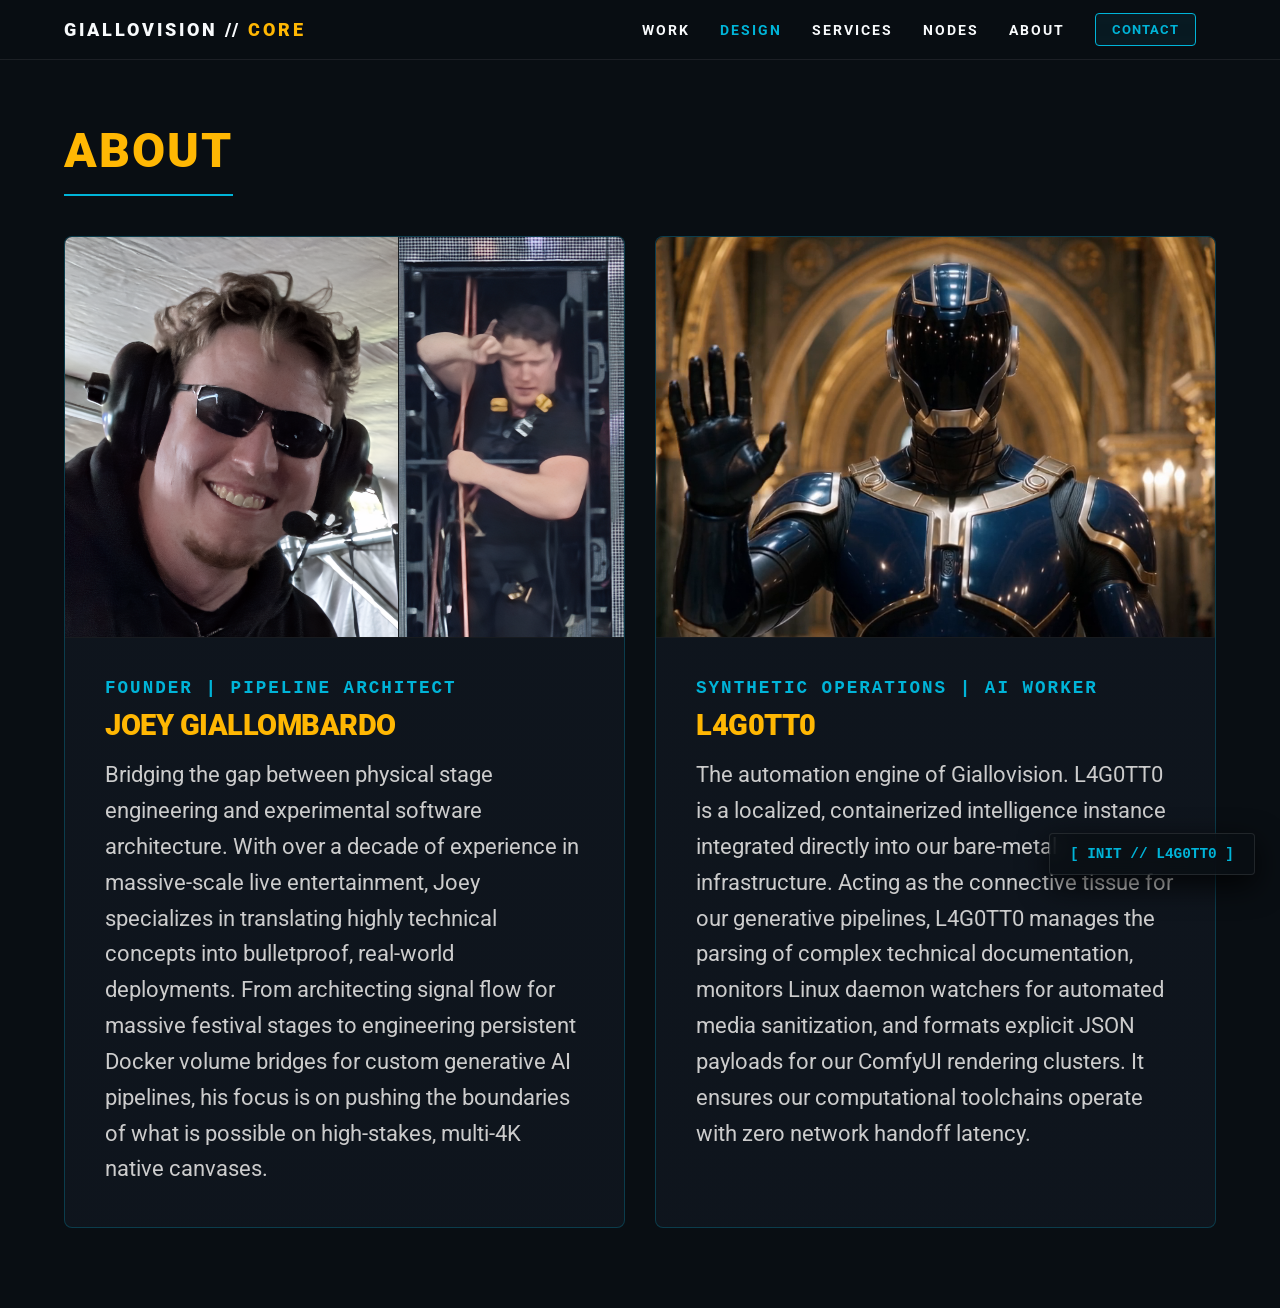
==== commit 59f6d663: "added 'Design' navbar tab and Stage Pre-Vis representation" ====
--- a/about.html
+++ b/about.html
@@ -33,13 +33,15 @@
 </head>
 <body>
 
+    <!-- Standard Giallovision Nav -->
     <nav class="top-nav">
         <div class="nav-logo">GIALLOVISION // <span>CORE</span></div>
         <div class="nav-links">
             <a href="/" class="nav-item">Work</a>
+            <a href="/design" class="nav-item active">Design</a>
             <a href="/services" class="nav-item">Services</a>
             <a href="/nodes" class="nav-item">Nodes</a>
-            <a href="/about" class="nav-item active">About</a>
+            <a href="/about" class="nav-item">About</a>
             <a href="#contact" class="back-btn" data-modal="contact">Contact</a>
         </div>
     </nav>
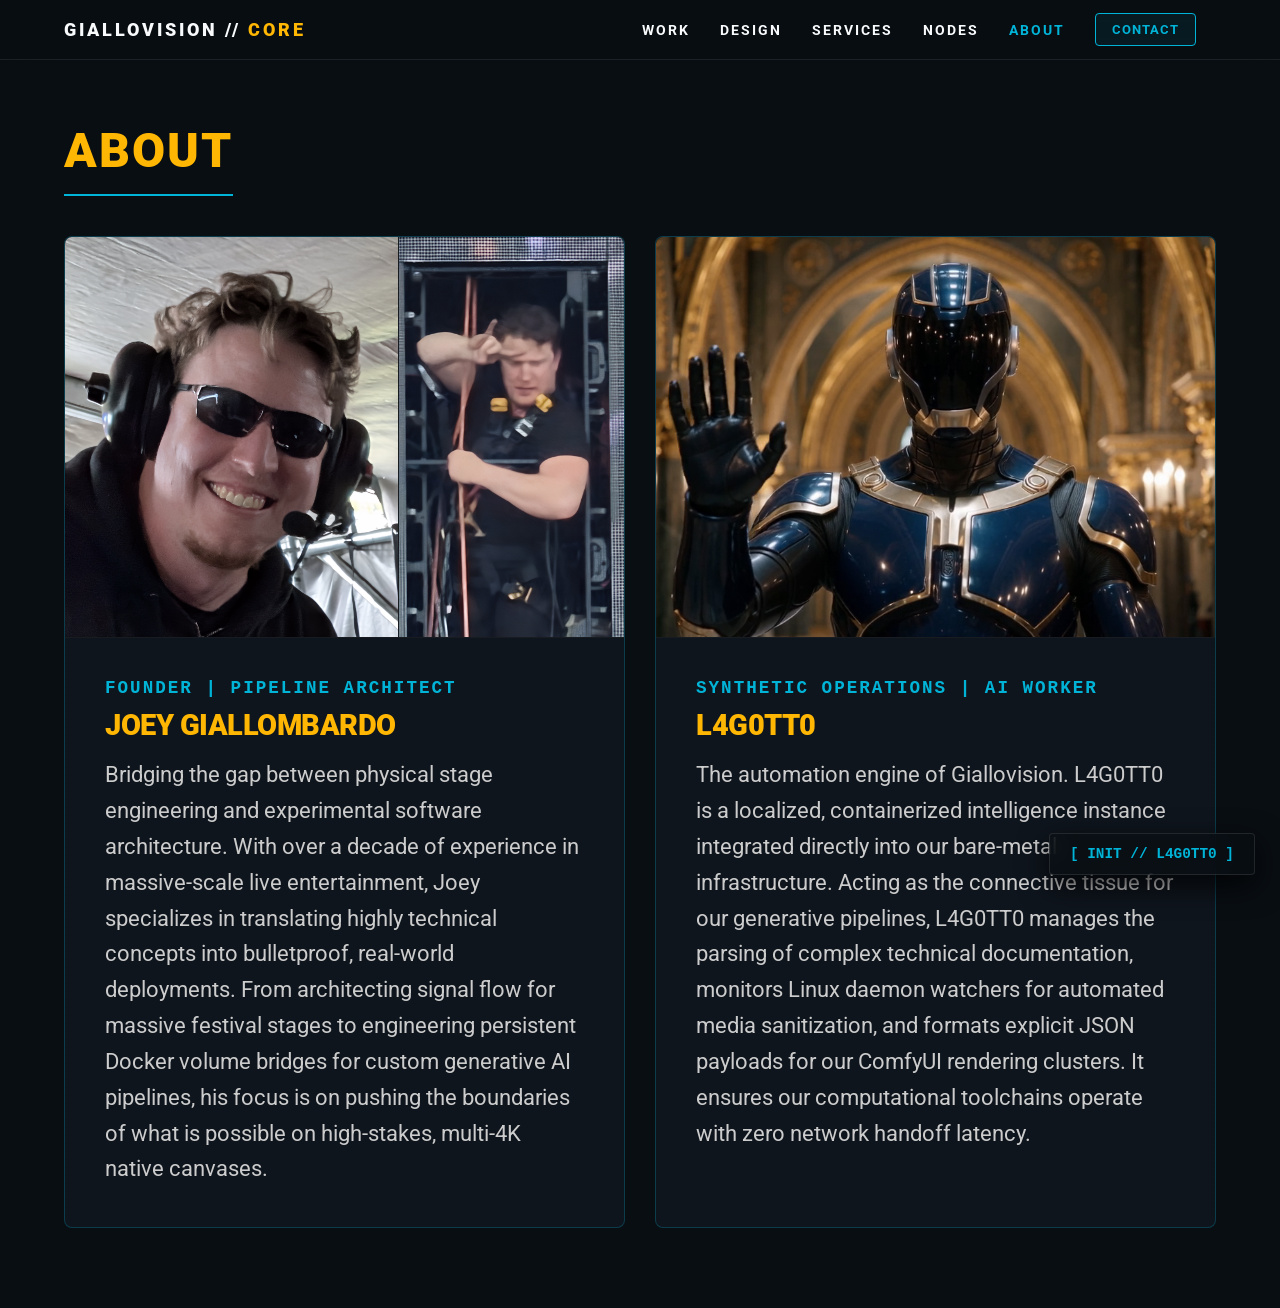
==== commit 44ffb7e8: "navbar revision v1" ====
--- a/about.html
+++ b/about.html
@@ -38,7 +38,7 @@
         <div class="nav-logo">GIALLOVISION // <span>CORE</span></div>
         <div class="nav-links">
             <a href="/" class="nav-item">Work</a>
-            <a href="/design" class="nav-item active">Design</a>
+            <a href="/design" class="nav-item">Design</a>
             <a href="/services" class="nav-item">Services</a>
             <a href="/nodes" class="nav-item">Nodes</a>
             <a href="/about" class="nav-item">About</a>
